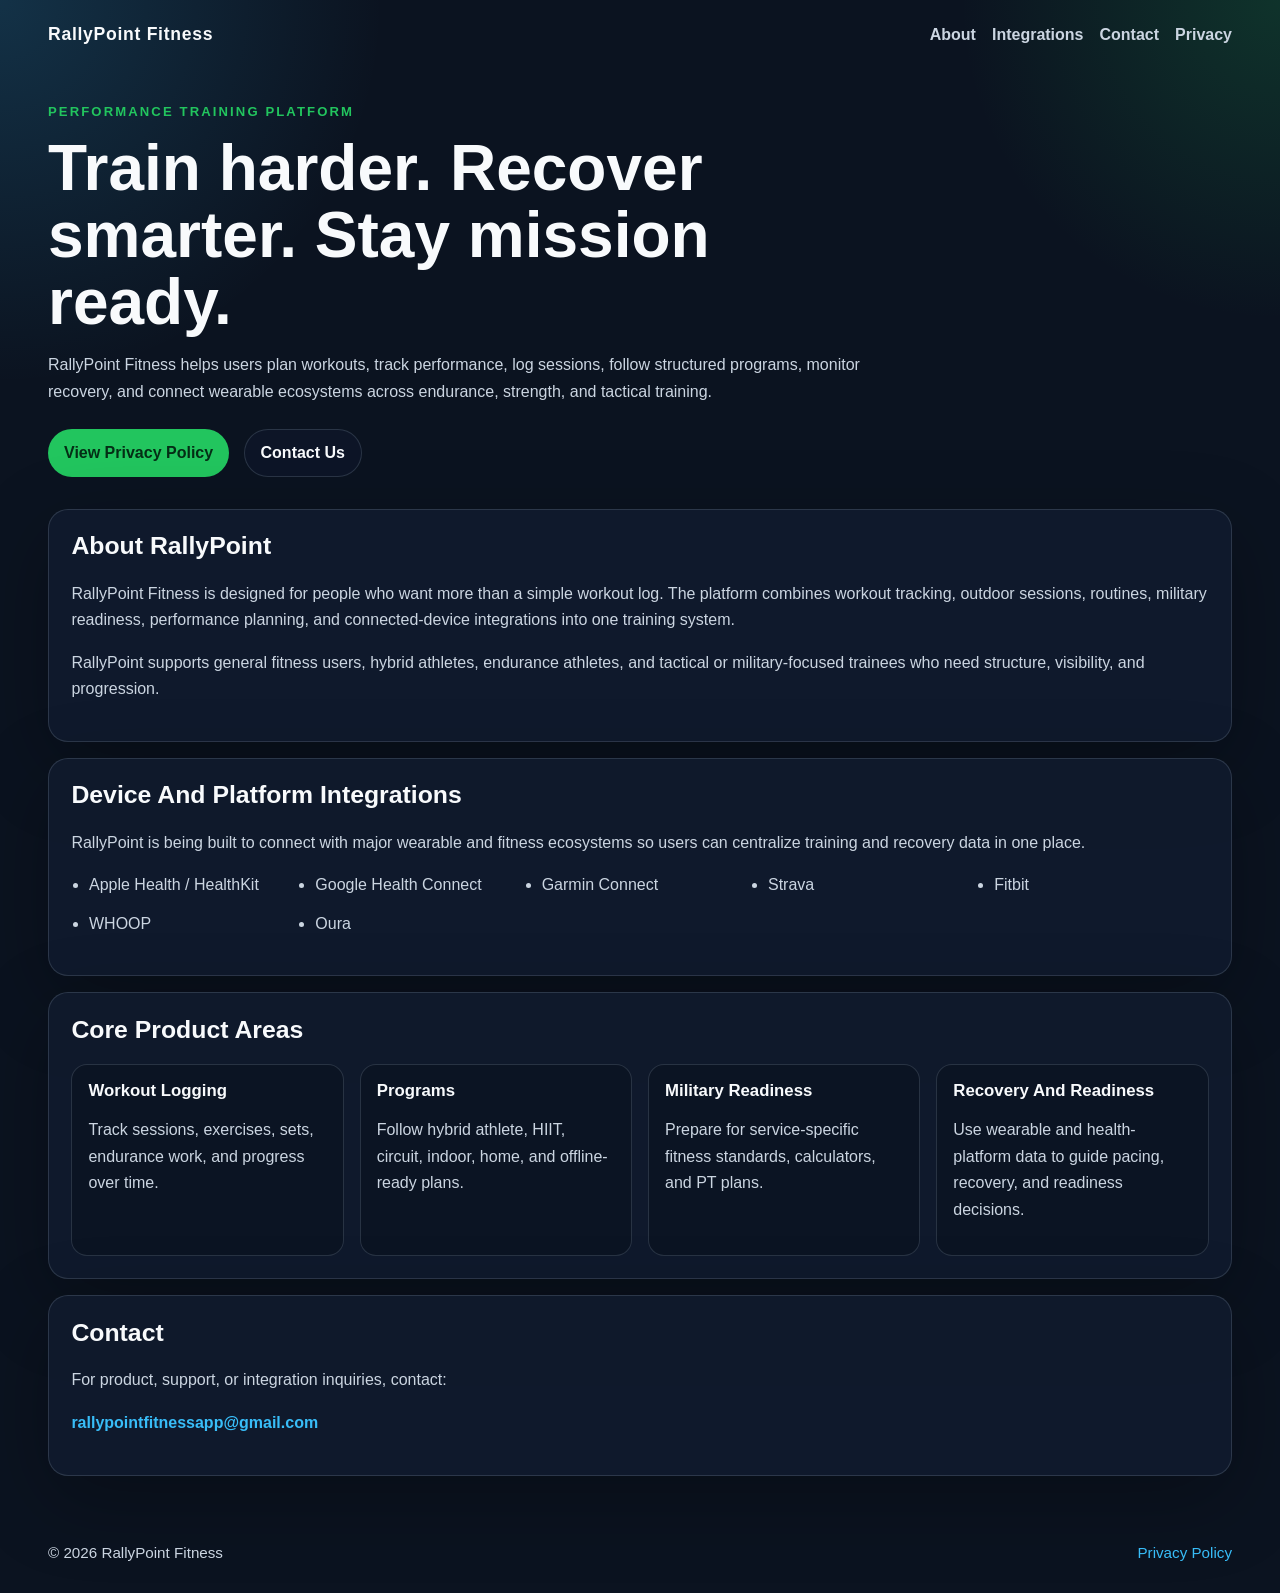
==== index.html @ d8b2dca5 "add RallyPoint marketing site and privacy policy" ====
<!DOCTYPE html>
<html lang="en">
<head>
  <meta charset="UTF-8">
  <meta name="viewport" content="width=device-width, initial-scale=1.0">
  <title>RallyPoint Fitness</title>
  <meta
    name="description"
    content="RallyPoint Fitness is a performance training app for workouts, endurance, military readiness, recovery, and connected health data."
  >
  <link rel="stylesheet" href="styles.css">
</head>
<body>
  <header class="hero">
    <nav class="nav">
      <div class="brand">RallyPoint Fitness</div>
      <div class="nav-links">
        <a href="#about">About</a>
        <a href="#integrations">Integrations</a>
        <a href="#contact">Contact</a>
        <a href="privacy.html">Privacy</a>
      </div>
    </nav>

    <section class="hero-content">
      <p class="eyebrow">Performance Training Platform</p>
      <h1>Train harder. Recover smarter. Stay mission ready.</h1>
      <p class="hero-copy">
        RallyPoint Fitness helps users plan workouts, track performance, log sessions,
        follow structured programs, monitor recovery, and connect wearable ecosystems
        across endurance, strength, and tactical training.
      </p>
      <div class="hero-actions">
        <a class="button button-primary" href="privacy.html">View Privacy Policy</a>
        <a class="button button-secondary" href="mailto:rallypointfitnessapp@gmail.com">Contact Us</a>
      </div>
    </section>
  </header>

  <main class="content">
    <section id="about" class="panel">
      <h2>About RallyPoint</h2>
      <p>
        RallyPoint Fitness is designed for people who want more than a simple workout log.
        The platform combines workout tracking, outdoor sessions, routines, military readiness,
        performance planning, and connected-device integrations into one training system.
      </p>
      <p>
        RallyPoint supports general fitness users, hybrid athletes, endurance athletes, and
        tactical or military-focused trainees who need structure, visibility, and progression.
      </p>
    </section>

    <section id="integrations" class="panel">
      <h2>Device And Platform Integrations</h2>
      <p>
        RallyPoint is being built to connect with major wearable and fitness ecosystems so users
        can centralize training and recovery data in one place.
      </p>
      <ul class="grid-list">
        <li>Apple Health / HealthKit</li>
        <li>Google Health Connect</li>
        <li>Garmin Connect</li>
        <li>Strava</li>
        <li>Fitbit</li>
        <li>WHOOP</li>
        <li>Oura</li>
      </ul>
    </section>

    <section class="panel">
      <h2>Core Product Areas</h2>
      <div class="feature-grid">
        <article>
          <h3>Workout Logging</h3>
          <p>Track sessions, exercises, sets, endurance work, and progress over time.</p>
        </article>
        <article>
          <h3>Programs</h3>
          <p>Follow hybrid athlete, HIIT, circuit, indoor, home, and offline-ready plans.</p>
        </article>
        <article>
          <h3>Military Readiness</h3>
          <p>Prepare for service-specific fitness standards, calculators, and PT plans.</p>
        </article>
        <article>
          <h3>Recovery And Readiness</h3>
          <p>Use wearable and health-platform data to guide pacing, recovery, and readiness decisions.</p>
        </article>
      </div>
    </section>

    <section id="contact" class="panel">
      <h2>Contact</h2>
      <p>
        For product, support, or integration inquiries, contact:
      </p>
      <p class="contact-line">
        <a href="mailto:rallypointfitnessapp@gmail.com">rallypointfitnessapp@gmail.com</a>
      </p>
    </section>
  </main>

  <footer class="footer">
    <span>© 2026 RallyPoint Fitness</span>
    <a href="privacy.html">Privacy Policy</a>
  </footer>
</body>
</html>
---- styles.css ----
:root {
  --bg: #0b1320;
  --bg-soft: #111b2e;
  --panel: rgba(17, 27, 46, 0.88);
  --line: rgba(148, 163, 184, 0.22);
  --text: #f8fafc;
  --muted: #cbd5e1;
  --accent: #22c55e;
  --accent-2: #38bdf8;
  --danger: #ef4444;
  --shadow: 0 24px 80px rgba(0, 0, 0, 0.28);
}

* {
  box-sizing: border-box;
}

html, body {
  margin: 0;
  padding: 0;
  background:
    radial-gradient(circle at top left, rgba(56, 189, 248, 0.18), transparent 24rem),
    radial-gradient(circle at top right, rgba(34, 197, 94, 0.18), transparent 20rem),
    var(--bg);
  color: var(--text);
  font-family: "Segoe UI", "Helvetica Neue", sans-serif;
}

a {
  color: var(--accent-2);
  text-decoration: none;
}

a:hover {
  text-decoration: underline;
}

.hero,
.subhero {
  padding: 1.5rem clamp(1rem, 4vw, 3rem) 2rem;
}

.nav {
  display: flex;
  align-items: center;
  justify-content: space-between;
  gap: 1rem;
  margin-bottom: 3.5rem;
}

.brand {
  font-size: 1.1rem;
  font-weight: 800;
  letter-spacing: 0.04em;
}

.nav-links {
  display: flex;
  flex-wrap: wrap;
  gap: 1rem;
}

.nav-links a {
  color: var(--muted);
  font-weight: 600;
}

.hero-content {
  max-width: 52rem;
}

.hero-content.compact {
  max-width: 44rem;
}

.eyebrow {
  color: var(--accent);
  font-size: 0.82rem;
  font-weight: 800;
  letter-spacing: 0.16em;
  text-transform: uppercase;
  margin: 0 0 0.75rem;
}

h1 {
  font-size: clamp(2.2rem, 5vw, 4.4rem);
  line-height: 1.05;
  margin: 0 0 1rem;
}

h2 {
  margin-top: 0;
  font-size: 1.55rem;
}

h3 {
  margin-top: 0;
  margin-bottom: 0.5rem;
  font-size: 1.05rem;
}

.hero-copy,
p,
li {
  color: var(--muted);
  line-height: 1.65;
  font-size: 1rem;
}

.hero-actions {
  display: flex;
  flex-wrap: wrap;
  gap: 0.9rem;
  margin-top: 1.5rem;
}

.button {
  display: inline-flex;
  align-items: center;
  justify-content: center;
  min-height: 3rem;
  padding: 0 1rem;
  border-radius: 999px;
  font-weight: 800;
}

.button-primary {
  background: var(--accent);
  color: #052e16;
}

.button-secondary {
  border: 1px solid var(--line);
  background: rgba(15, 23, 42, 0.72);
  color: var(--text);
}

.content {
  display: grid;
  gap: 1rem;
  padding: 0 clamp(1rem, 4vw, 3rem) 3rem;
}

.panel {
  border: 1px solid var(--line);
  border-radius: 1.25rem;
  background: var(--panel);
  box-shadow: var(--shadow);
  padding: 1.4rem;
}

.grid-list {
  display: grid;
  grid-template-columns: repeat(auto-fit, minmax(12rem, 1fr));
  gap: 0.75rem;
  padding-left: 1.1rem;
}

.feature-grid {
  display: grid;
  grid-template-columns: repeat(auto-fit, minmax(14rem, 1fr));
  gap: 1rem;
}

.feature-grid article {
  border: 1px solid var(--line);
  border-radius: 1rem;
  background: rgba(10, 18, 32, 0.72);
  padding: 1rem;
}

.policy-list {
  padding-left: 1.1rem;
  margin: 0;
}

.contact-line {
  font-weight: 700;
}

.footer {
  display: flex;
  align-items: center;
  justify-content: space-between;
  gap: 1rem;
  padding: 1.25rem clamp(1rem, 4vw, 3rem) 2rem;
  color: var(--muted);
  font-size: 0.95rem;
}

@media (max-width: 720px) {
  .nav,
  .footer {
    flex-direction: column;
    align-items: flex-start;
  }

  .hero,
  .subhero {
    padding-bottom: 1.25rem;
  }
}
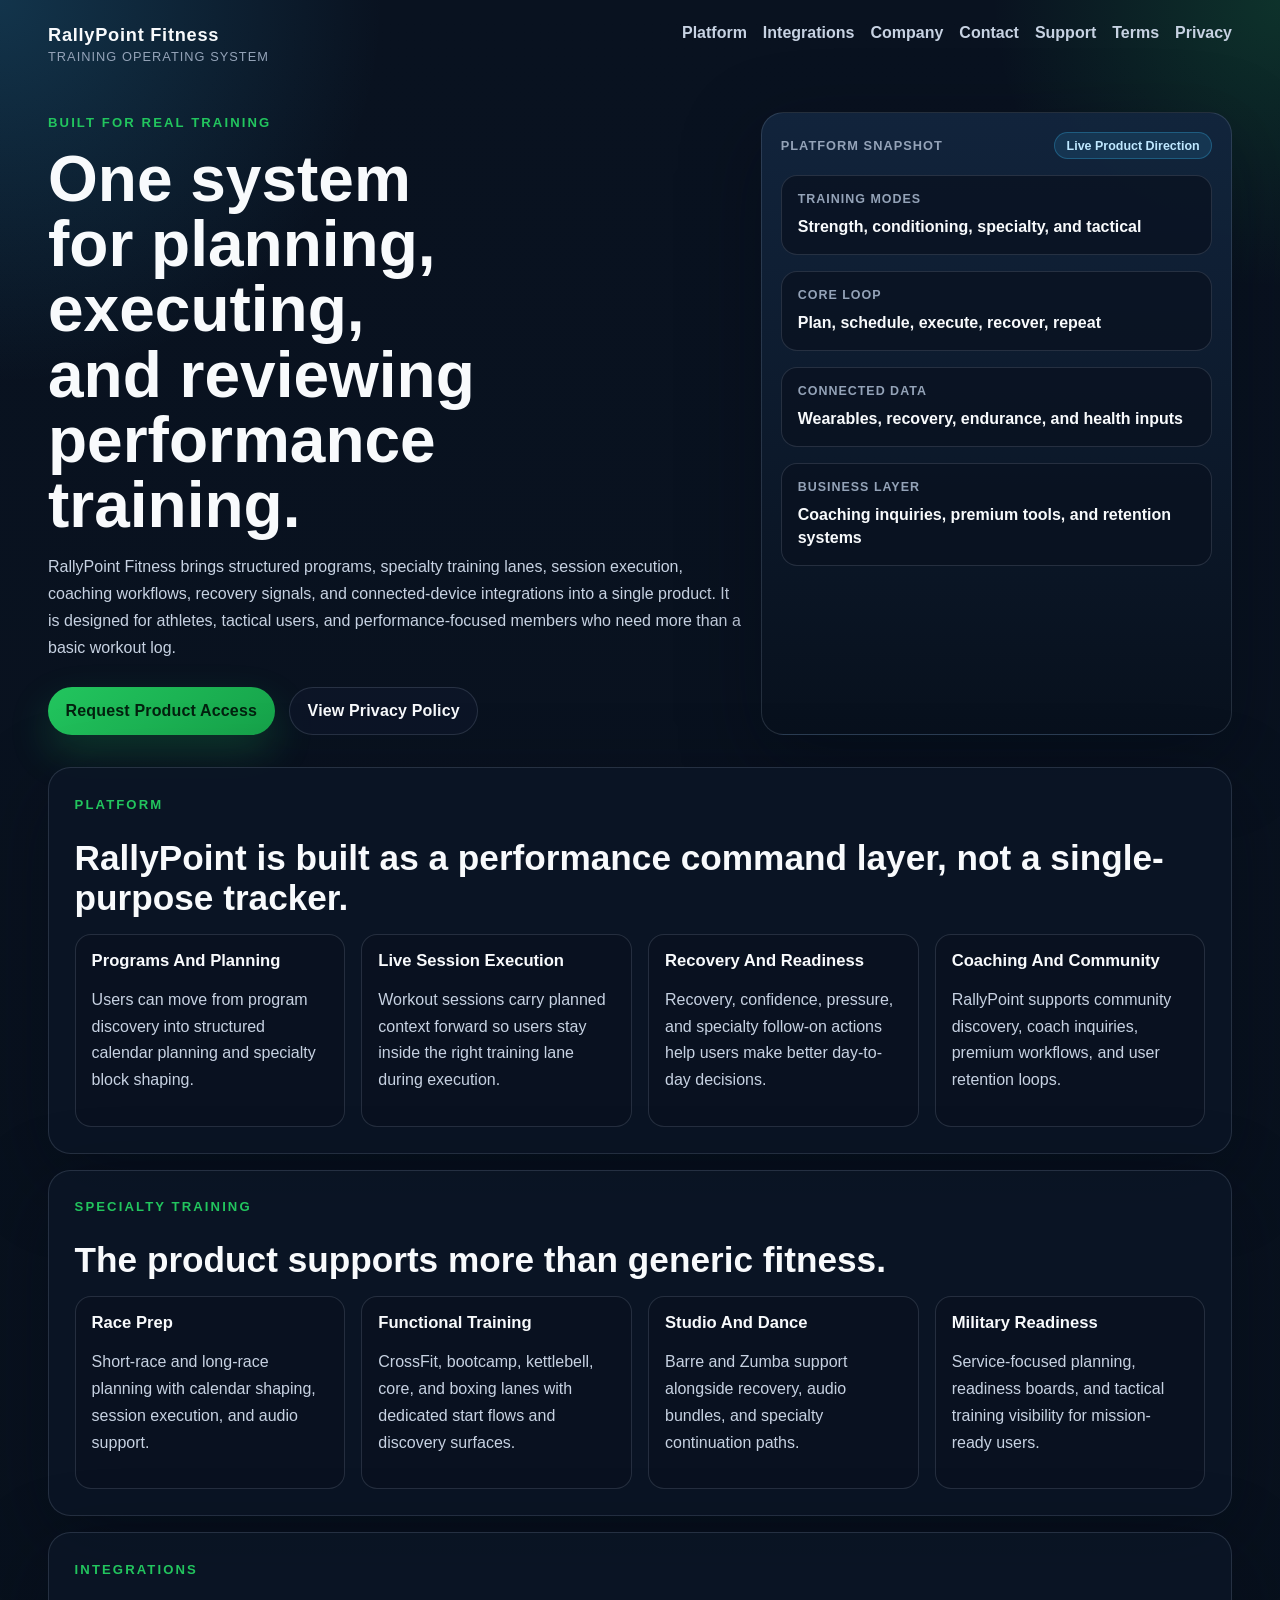
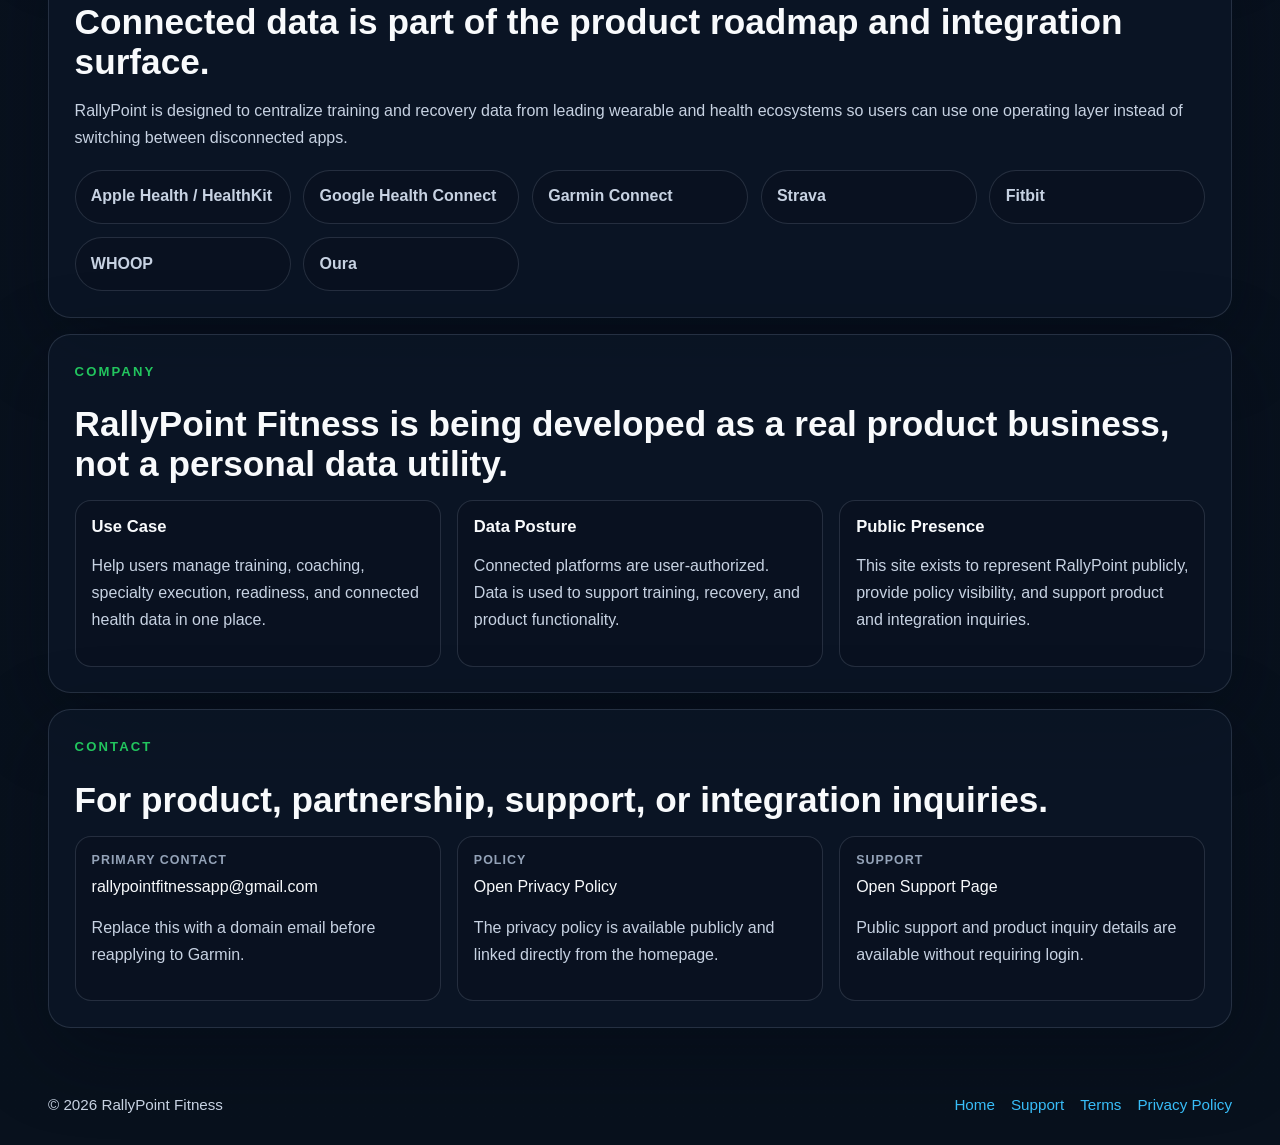
==== commit fc441db8: "build public business site surfaces" ====
--- a/index.html
+++ b/index.html
@@ -3,61 +3,135 @@
 <head>
   <meta charset="UTF-8">
   <meta name="viewport" content="width=device-width, initial-scale=1.0">
-  <title>RallyPoint Fitness</title>
+  <title>RallyPoint Fitness | Training Operating System</title>
   <meta
     name="description"
-    content="RallyPoint Fitness is a performance training app for workouts, endurance, military readiness, recovery, and connected health data."
+    content="RallyPoint Fitness is a training operating system for strength, endurance, tactical readiness, coaching, recovery, and connected wearable data."
   >
   <link rel="stylesheet" href="styles.css">
 </head>
 <body>
   <header class="hero">
     <nav class="nav">
-      <div class="brand">RallyPoint Fitness</div>
+      <div class="brand-block">
+        <div class="brand">RallyPoint Fitness</div>
+        <div class="brand-tag">Training Operating System</div>
+      </div>
       <div class="nav-links">
-        <a href="#about">About</a>
+        <a href="#platform">Platform</a>
         <a href="#integrations">Integrations</a>
+        <a href="#company">Company</a>
         <a href="#contact">Contact</a>
+        <a href="support.html">Support</a>
+        <a href="terms.html">Terms</a>
         <a href="privacy.html">Privacy</a>
       </div>
     </nav>
 
-    <section class="hero-content">
-      <p class="eyebrow">Performance Training Platform</p>
-      <h1>Train harder. Recover smarter. Stay mission ready.</h1>
-      <p class="hero-copy">
-        RallyPoint Fitness helps users plan workouts, track performance, log sessions,
-        follow structured programs, monitor recovery, and connect wearable ecosystems
-        across endurance, strength, and tactical training.
+    <section class="hero-shell">
+      <div class="hero-content">
+        <p class="eyebrow">Built For Real Training</p>
+        <h1>One system for planning, executing, and reviewing performance training.</h1>
+        <p class="hero-copy">
+          RallyPoint Fitness brings structured programs, specialty training lanes, session execution,
+          coaching workflows, recovery signals, and connected-device integrations into a single product.
+          It is designed for athletes, tactical users, and performance-focused members who need more than
+          a basic workout log.
+        </p>
+        <div class="hero-actions">
+          <a class="button button-primary" href="#contact">Request Product Access</a>
+          <a class="button button-secondary" href="privacy.html">View Privacy Policy</a>
+        </div>
+      </div>
+
+      <aside class="hero-board">
+        <div class="hero-board-head">
+          <span class="board-kicker">Platform Snapshot</span>
+          <span class="board-badge">Live Product Direction</span>
+        </div>
+        <div class="metric-grid">
+          <article class="metric-card">
+            <span class="metric-label">Training Modes</span>
+            <strong>Strength, conditioning, specialty, and tactical</strong>
+          </article>
+          <article class="metric-card">
+            <span class="metric-label">Core Loop</span>
+            <strong>Plan, schedule, execute, recover, repeat</strong>
+          </article>
+          <article class="metric-card">
+            <span class="metric-label">Connected Data</span>
+            <strong>Wearables, recovery, endurance, and health inputs</strong>
+          </article>
+          <article class="metric-card">
+            <span class="metric-label">Business Layer</span>
+            <strong>Coaching inquiries, premium tools, and retention systems</strong>
+          </article>
+        </div>
+      </aside>
+    </section>
+  </header>
+
+  <main class="content">
+    <section id="platform" class="panel panel-large">
+      <div class="section-head">
+        <p class="eyebrow">Platform</p>
+        <h2>RallyPoint is built as a performance command layer, not a single-purpose tracker.</h2>
+      </div>
+      <div class="feature-grid">
+        <article>
+          <h3>Programs And Planning</h3>
+          <p>Users can move from program discovery into structured calendar planning and specialty block shaping.</p>
+        </article>
+        <article>
+          <h3>Live Session Execution</h3>
+          <p>Workout sessions carry planned context forward so users stay inside the right training lane during execution.</p>
+        </article>
+        <article>
+          <h3>Recovery And Readiness</h3>
+          <p>Recovery, confidence, pressure, and specialty follow-on actions help users make better day-to-day decisions.</p>
+        </article>
+        <article>
+          <h3>Coaching And Community</h3>
+          <p>RallyPoint supports community discovery, coach inquiries, premium workflows, and user retention loops.</p>
+        </article>
+      </div>
+    </section>
+
+    <section class="panel panel-large">
+      <div class="section-head">
+        <p class="eyebrow">Specialty Training</p>
+        <h2>The product supports more than generic fitness.</h2>
+      </div>
+      <div class="lane-grid">
+        <article class="lane-card">
+          <h3>Race Prep</h3>
+          <p>Short-race and long-race planning with calendar shaping, session execution, and audio support.</p>
+        </article>
+        <article class="lane-card">
+          <h3>Functional Training</h3>
+          <p>CrossFit, bootcamp, kettlebell, core, and boxing lanes with dedicated start flows and discovery surfaces.</p>
+        </article>
+        <article class="lane-card">
+          <h3>Studio And Dance</h3>
+          <p>Barre and Zumba support alongside recovery, audio bundles, and specialty continuation paths.</p>
+        </article>
+        <article class="lane-card">
+          <h3>Military Readiness</h3>
+          <p>Service-focused planning, readiness boards, and tactical training visibility for mission-ready users.</p>
+        </article>
+      </div>
+    </section>
+
+    <section id="integrations" class="panel panel-large">
+      <div class="section-head">
+        <p class="eyebrow">Integrations</p>
+        <h2>Connected data is part of the product roadmap and integration surface.</h2>
+      </div>
+      <p class="section-copy">
+        RallyPoint is designed to centralize training and recovery data from leading wearable and health ecosystems
+        so users can use one operating layer instead of switching between disconnected apps.
       </p>
-      <div class="hero-actions">
-        <a class="button button-primary" href="privacy.html">View Privacy Policy</a>
-        <a class="button button-secondary" href="mailto:rallypointfitnessapp@gmail.com">Contact Us</a>
-      </div>
-    </section>
-  </header>
-
-  <main class="content">
-    <section id="about" class="panel">
-      <h2>About RallyPoint</h2>
-      <p>
-        RallyPoint Fitness is designed for people who want more than a simple workout log.
-        The platform combines workout tracking, outdoor sessions, routines, military readiness,
-        performance planning, and connected-device integrations into one training system.
-      </p>
-      <p>
-        RallyPoint supports general fitness users, hybrid athletes, endurance athletes, and
-        tactical or military-focused trainees who need structure, visibility, and progression.
-      </p>
-    </section>
-
-    <section id="integrations" class="panel">
-      <h2>Device And Platform Integrations</h2>
-      <p>
-        RallyPoint is being built to connect with major wearable and fitness ecosystems so users
-        can centralize training and recovery data in one place.
-      </p>
-      <ul class="grid-list">
+      <ul class="grid-list clean-list">
         <li>Apple Health / HealthKit</li>
         <li>Google Health Connect</li>
         <li>Garmin Connect</li>
@@ -68,42 +142,60 @@
       </ul>
     </section>
 
-    <section class="panel">
-      <h2>Core Product Areas</h2>
-      <div class="feature-grid">
-        <article>
-          <h3>Workout Logging</h3>
-          <p>Track sessions, exercises, sets, endurance work, and progress over time.</p>
-        </article>
-        <article>
-          <h3>Programs</h3>
-          <p>Follow hybrid athlete, HIIT, circuit, indoor, home, and offline-ready plans.</p>
-        </article>
-        <article>
-          <h3>Military Readiness</h3>
-          <p>Prepare for service-specific fitness standards, calculators, and PT plans.</p>
-        </article>
-        <article>
-          <h3>Recovery And Readiness</h3>
-          <p>Use wearable and health-platform data to guide pacing, recovery, and readiness decisions.</p>
-        </article>
-      </div>
-    </section>
-
-    <section id="contact" class="panel">
-      <h2>Contact</h2>
-      <p>
-        For product, support, or integration inquiries, contact:
-      </p>
-      <p class="contact-line">
-        <a href="mailto:rallypointfitnessapp@gmail.com">rallypointfitnessapp@gmail.com</a>
-      </p>
+    <section id="company" class="panel panel-large">
+      <div class="section-head">
+        <p class="eyebrow">Company</p>
+        <h2>RallyPoint Fitness is being developed as a real product business, not a personal data utility.</h2>
+      </div>
+      <div class="company-grid">
+        <article class="company-card">
+          <h3>Use Case</h3>
+          <p>Help users manage training, coaching, specialty execution, readiness, and connected health data in one place.</p>
+        </article>
+        <article class="company-card">
+          <h3>Data Posture</h3>
+          <p>Connected platforms are user-authorized. Data is used to support training, recovery, and product functionality.</p>
+        </article>
+        <article class="company-card">
+          <h3>Public Presence</h3>
+          <p>This site exists to represent RallyPoint publicly, provide policy visibility, and support product and integration inquiries.</p>
+        </article>
+      </div>
+    </section>
+
+    <section id="contact" class="panel panel-large">
+      <div class="section-head">
+        <p class="eyebrow">Contact</p>
+        <h2>For product, partnership, support, or integration inquiries.</h2>
+      </div>
+      <div class="contact-grid">
+        <article class="contact-card">
+          <span class="contact-label">Primary Contact</span>
+          <a class="contact-link" href="mailto:rallypointfitnessapp@gmail.com">rallypointfitnessapp@gmail.com</a>
+          <p>Replace this with a domain email before reapplying to Garmin.</p>
+        </article>
+        <article class="contact-card">
+          <span class="contact-label">Policy</span>
+          <a class="contact-link" href="privacy.html">Open Privacy Policy</a>
+          <p>The privacy policy is available publicly and linked directly from the homepage.</p>
+        </article>
+        <article class="contact-card">
+          <span class="contact-label">Support</span>
+          <a class="contact-link" href="support.html">Open Support Page</a>
+          <p>Public support and product inquiry details are available without requiring login.</p>
+        </article>
+      </div>
     </section>
   </main>
 
   <footer class="footer">
-    <span>© 2026 RallyPoint Fitness</span>
-    <a href="privacy.html">Privacy Policy</a>
+    <span>&copy; 2026 RallyPoint Fitness</span>
+    <div class="footer-links">
+      <a href="index.html">Home</a>
+      <a href="support.html">Support</a>
+      <a href="terms.html">Terms</a>
+      <a href="privacy.html">Privacy Policy</a>
+    </div>
   </footer>
 </body>
 </html>
--- a/styles.css
+++ b/styles.css
@@ -1,29 +1,34 @@
 :root {
-  --bg: #0b1320;
-  --bg-soft: #111b2e;
-  --panel: rgba(17, 27, 46, 0.88);
-  --line: rgba(148, 163, 184, 0.22);
+  --bg: #08111d;
+  --bg-soft: #0e1c2f;
+  --bg-strong: #12253d;
+  --panel: rgba(11, 22, 38, 0.86);
+  --panel-strong: rgba(16, 31, 52, 0.94);
+  --line: rgba(148, 163, 184, 0.2);
   --text: #f8fafc;
-  --muted: #cbd5e1;
+  --muted: #c7d2e2;
+  --soft: #94a3b8;
   --accent: #22c55e;
   --accent-2: #38bdf8;
-  --danger: #ef4444;
-  --shadow: 0 24px 80px rgba(0, 0, 0, 0.28);
+  --accent-3: #f59e0b;
+  --shadow: 0 24px 80px rgba(1, 7, 18, 0.38);
 }
 
 * {
   box-sizing: border-box;
 }
 
-html, body {
+html,
+body {
   margin: 0;
   padding: 0;
+  min-height: 100%;
   background:
-    radial-gradient(circle at top left, rgba(56, 189, 248, 0.18), transparent 24rem),
-    radial-gradient(circle at top right, rgba(34, 197, 94, 0.18), transparent 20rem),
-    var(--bg);
+    radial-gradient(circle at top left, rgba(56, 189, 248, 0.2), transparent 24rem),
+    radial-gradient(circle at top right, rgba(34, 197, 94, 0.18), transparent 18rem),
+    linear-gradient(180deg, #091220 0%, #08111d 100%);
   color: var(--text);
-  font-family: "Segoe UI", "Helvetica Neue", sans-serif;
+  font-family: "Segoe UI", "Helvetica Neue", Arial, sans-serif;
 }
 
 a {
@@ -42,16 +47,28 @@
 
 .nav {
   display: flex;
-  align-items: center;
+  align-items: flex-start;
   justify-content: space-between;
   gap: 1rem;
-  margin-bottom: 3.5rem;
+  margin-bottom: 3rem;
+}
+
+.brand-block {
+  display: grid;
+  gap: 0.18rem;
 }
 
 .brand {
-  font-size: 1.1rem;
+  font-size: 1.14rem;
   font-weight: 800;
   letter-spacing: 0.04em;
+}
+
+.brand-tag {
+  color: var(--soft);
+  font-size: 0.8rem;
+  letter-spacing: 0.08em;
+  text-transform: uppercase;
 }
 
 .nav-links {
@@ -62,11 +79,18 @@
 
 .nav-links a {
   color: var(--muted);
-  font-weight: 600;
+  font-weight: 700;
+}
+
+.hero-shell {
+  display: grid;
+  grid-template-columns: minmax(0, 1.25fr) minmax(18rem, 0.85fr);
+  gap: 1.2rem;
+  align-items: stretch;
 }
 
 .hero-content {
-  max-width: 52rem;
+  max-width: 56rem;
 }
 
 .hero-content.compact {
@@ -79,31 +103,32 @@
   font-weight: 800;
   letter-spacing: 0.16em;
   text-transform: uppercase;
-  margin: 0 0 0.75rem;
+  margin: 0 0 0.8rem;
 }
 
 h1 {
-  font-size: clamp(2.2rem, 5vw, 4.4rem);
-  line-height: 1.05;
+  font-size: clamp(2.4rem, 5vw, 4.8rem);
+  line-height: 1.02;
   margin: 0 0 1rem;
+  max-width: 12ch;
 }
 
 h2 {
-  margin-top: 0;
-  font-size: 1.55rem;
+  margin: 0;
+  font-size: clamp(1.5rem, 3vw, 2.2rem);
 }
 
 h3 {
   margin-top: 0;
-  margin-bottom: 0.5rem;
-  font-size: 1.05rem;
+  margin-bottom: 0.55rem;
+  font-size: 1.04rem;
 }
 
 .hero-copy,
 p,
 li {
   color: var(--muted);
-  line-height: 1.65;
+  line-height: 1.68;
   font-size: 1rem;
 }
 
@@ -111,7 +136,7 @@
   display: flex;
   flex-wrap: wrap;
   gap: 0.9rem;
-  margin-top: 1.5rem;
+  margin-top: 1.6rem;
 }
 
 .button {
@@ -119,14 +144,16 @@
   align-items: center;
   justify-content: center;
   min-height: 3rem;
-  padding: 0 1rem;
+  padding: 0 1.1rem;
   border-radius: 999px;
   font-weight: 800;
+  letter-spacing: 0.01em;
 }
 
 .button-primary {
-  background: var(--accent);
-  color: #052e16;
+  background: linear-gradient(135deg, var(--accent) 0%, #16a34a 100%);
+  color: #03210f;
+  box-shadow: 0 18px 40px rgba(34, 197, 94, 0.22);
 }
 
 .button-secondary {
@@ -135,38 +162,139 @@
   color: var(--text);
 }
 
-.content {
-  display: grid;
-  gap: 1rem;
-  padding: 0 clamp(1rem, 4vw, 3rem) 3rem;
-}
-
+.hero-board,
 .panel {
   border: 1px solid var(--line);
-  border-radius: 1.25rem;
+  border-radius: 1.4rem;
   background: var(--panel);
   box-shadow: var(--shadow);
-  padding: 1.4rem;
-}
-
-.grid-list {
-  display: grid;
-  grid-template-columns: repeat(auto-fit, minmax(12rem, 1fr));
+}
+
+.hero-board {
+  padding: 1.2rem;
+  background:
+    linear-gradient(180deg, rgba(18, 37, 61, 0.96), rgba(8, 17, 29, 0.96));
+}
+
+.hero-board-head {
+  display: flex;
+  justify-content: space-between;
   gap: 0.75rem;
-  padding-left: 1.1rem;
-}
-
-.feature-grid {
-  display: grid;
-  grid-template-columns: repeat(auto-fit, minmax(14rem, 1fr));
-  gap: 1rem;
-}
-
-.feature-grid article {
+  align-items: center;
+  margin-bottom: 1rem;
+}
+
+.board-kicker {
+  color: var(--soft);
+  font-size: 0.8rem;
+  font-weight: 700;
+  letter-spacing: 0.08em;
+  text-transform: uppercase;
+}
+
+.board-badge {
+  border: 1px solid rgba(56, 189, 248, 0.28);
+  border-radius: 999px;
+  padding: 0.35rem 0.7rem;
+  color: #bfe8ff;
+  font-size: 0.78rem;
+  font-weight: 800;
+  background: rgba(56, 189, 248, 0.12);
+}
+
+.metric-grid,
+.feature-grid,
+.lane-grid,
+.company-grid,
+.contact-grid {
+  display: grid;
+  gap: 1rem;
+}
+
+.metric-grid {
+  grid-template-columns: 1fr;
+}
+
+.metric-card,
+.feature-grid article,
+.lane-card,
+.company-card,
+.contact-card {
   border: 1px solid var(--line);
   border-radius: 1rem;
-  background: rgba(10, 18, 32, 0.72);
+  background: rgba(10, 18, 32, 0.76);
   padding: 1rem;
+}
+
+.metric-label,
+.contact-label {
+  display: block;
+  color: var(--soft);
+  font-size: 0.78rem;
+  font-weight: 800;
+  letter-spacing: 0.08em;
+  text-transform: uppercase;
+  margin-bottom: 0.55rem;
+}
+
+.metric-card strong,
+.contact-link {
+  color: var(--text);
+  font-size: 1rem;
+  line-height: 1.45;
+}
+
+.content {
+  display: grid;
+  gap: 1rem;
+  padding: 0 clamp(1rem, 4vw, 3rem) 3rem;
+}
+
+.panel {
+  padding: 1.5rem;
+}
+
+.panel-large {
+  padding: 1.6rem;
+}
+
+.section-head {
+  display: grid;
+  gap: 0.55rem;
+  margin-bottom: 1rem;
+}
+
+.section-copy {
+  margin-top: 0;
+  margin-bottom: 1.1rem;
+}
+
+.feature-grid,
+.lane-grid,
+.company-grid,
+.contact-grid {
+  grid-template-columns: repeat(auto-fit, minmax(15rem, 1fr));
+}
+
+.grid-list {
+  display: grid;
+  grid-template-columns: repeat(auto-fit, minmax(12rem, 1fr));
+  gap: 0.8rem;
+  padding-left: 1.1rem;
+}
+
+.clean-list {
+  list-style: none;
+  padding-left: 0;
+  margin: 0;
+}
+
+.clean-list li {
+  border: 1px solid var(--line);
+  border-radius: 999px;
+  padding: 0.8rem 0.95rem;
+  background: rgba(10, 18, 32, 0.76);
+  font-weight: 700;
 }
 
 .policy-list {
@@ -186,6 +314,18 @@
   padding: 1.25rem clamp(1rem, 4vw, 3rem) 2rem;
   color: var(--muted);
   font-size: 0.95rem;
+}
+
+.footer-links {
+  display: flex;
+  gap: 1rem;
+  flex-wrap: wrap;
+}
+
+@media (max-width: 900px) {
+  .hero-shell {
+    grid-template-columns: 1fr;
+  }
 }
 
 @media (max-width: 720px) {
@@ -197,6 +337,10 @@
 
   .hero,
   .subhero {
-    padding-bottom: 1.25rem;
+    padding-bottom: 1.2rem;
   }
-}
+
+  h1 {
+    max-width: none;
+  }
+}
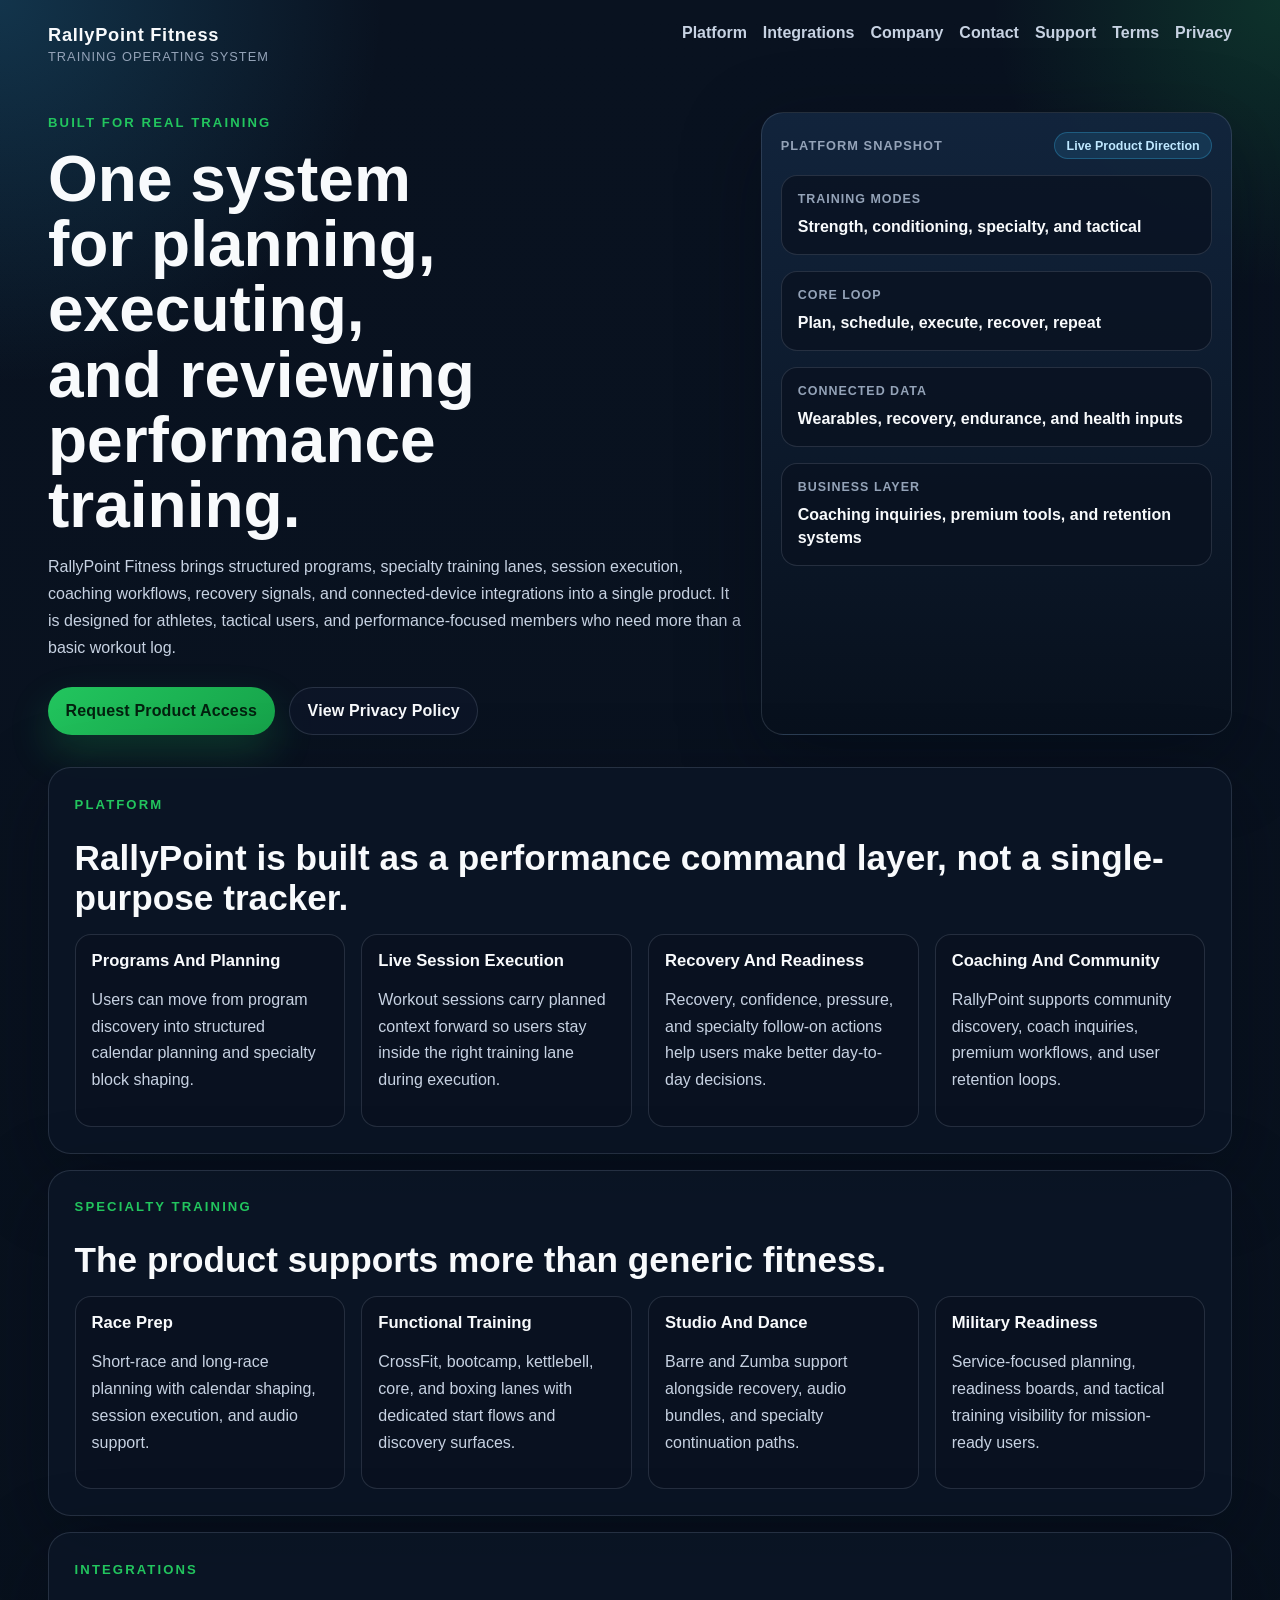
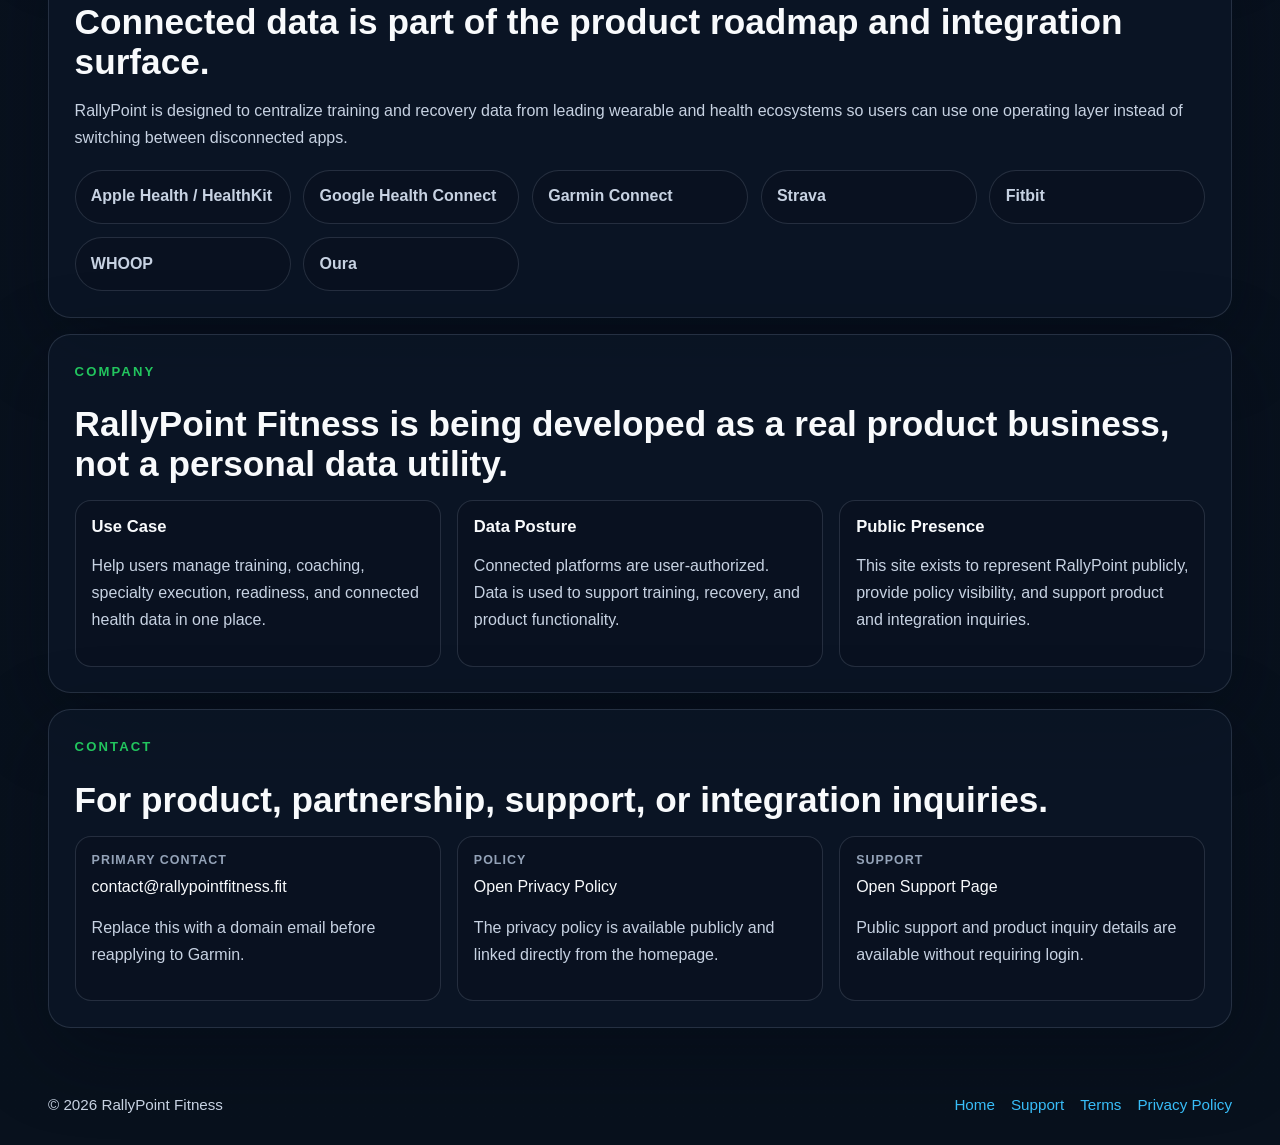
==== commit fc9fcf04: "use domain contact email on public site" ====
--- a/index.html
+++ b/index.html
@@ -171,7 +171,7 @@
       <div class="contact-grid">
         <article class="contact-card">
           <span class="contact-label">Primary Contact</span>
-          <a class="contact-link" href="mailto:rallypointfitnessapp@gmail.com">rallypointfitnessapp@gmail.com</a>
+          <a class="contact-link" href="mailto:contact@rallypointfitness.fit">contact@rallypointfitness.fit</a>
           <p>Replace this with a domain email before reapplying to Garmin.</p>
         </article>
         <article class="contact-card">
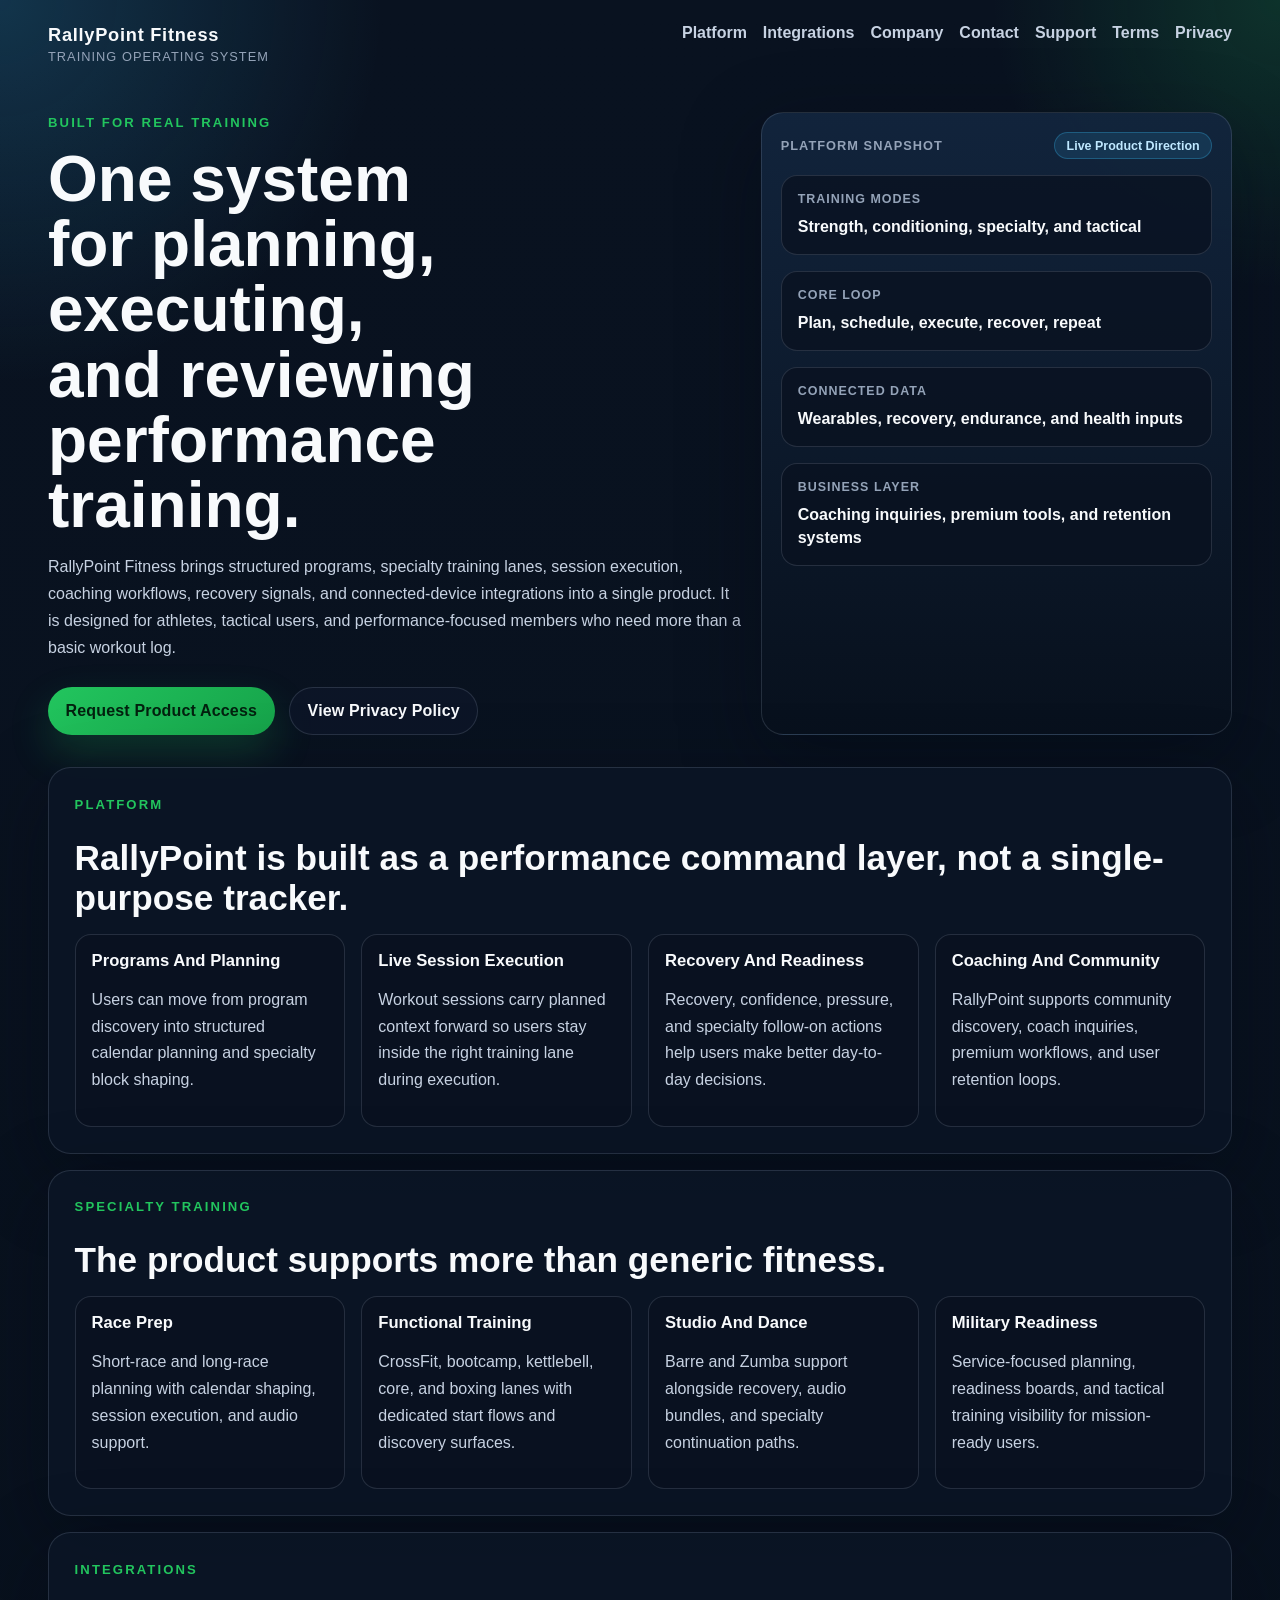
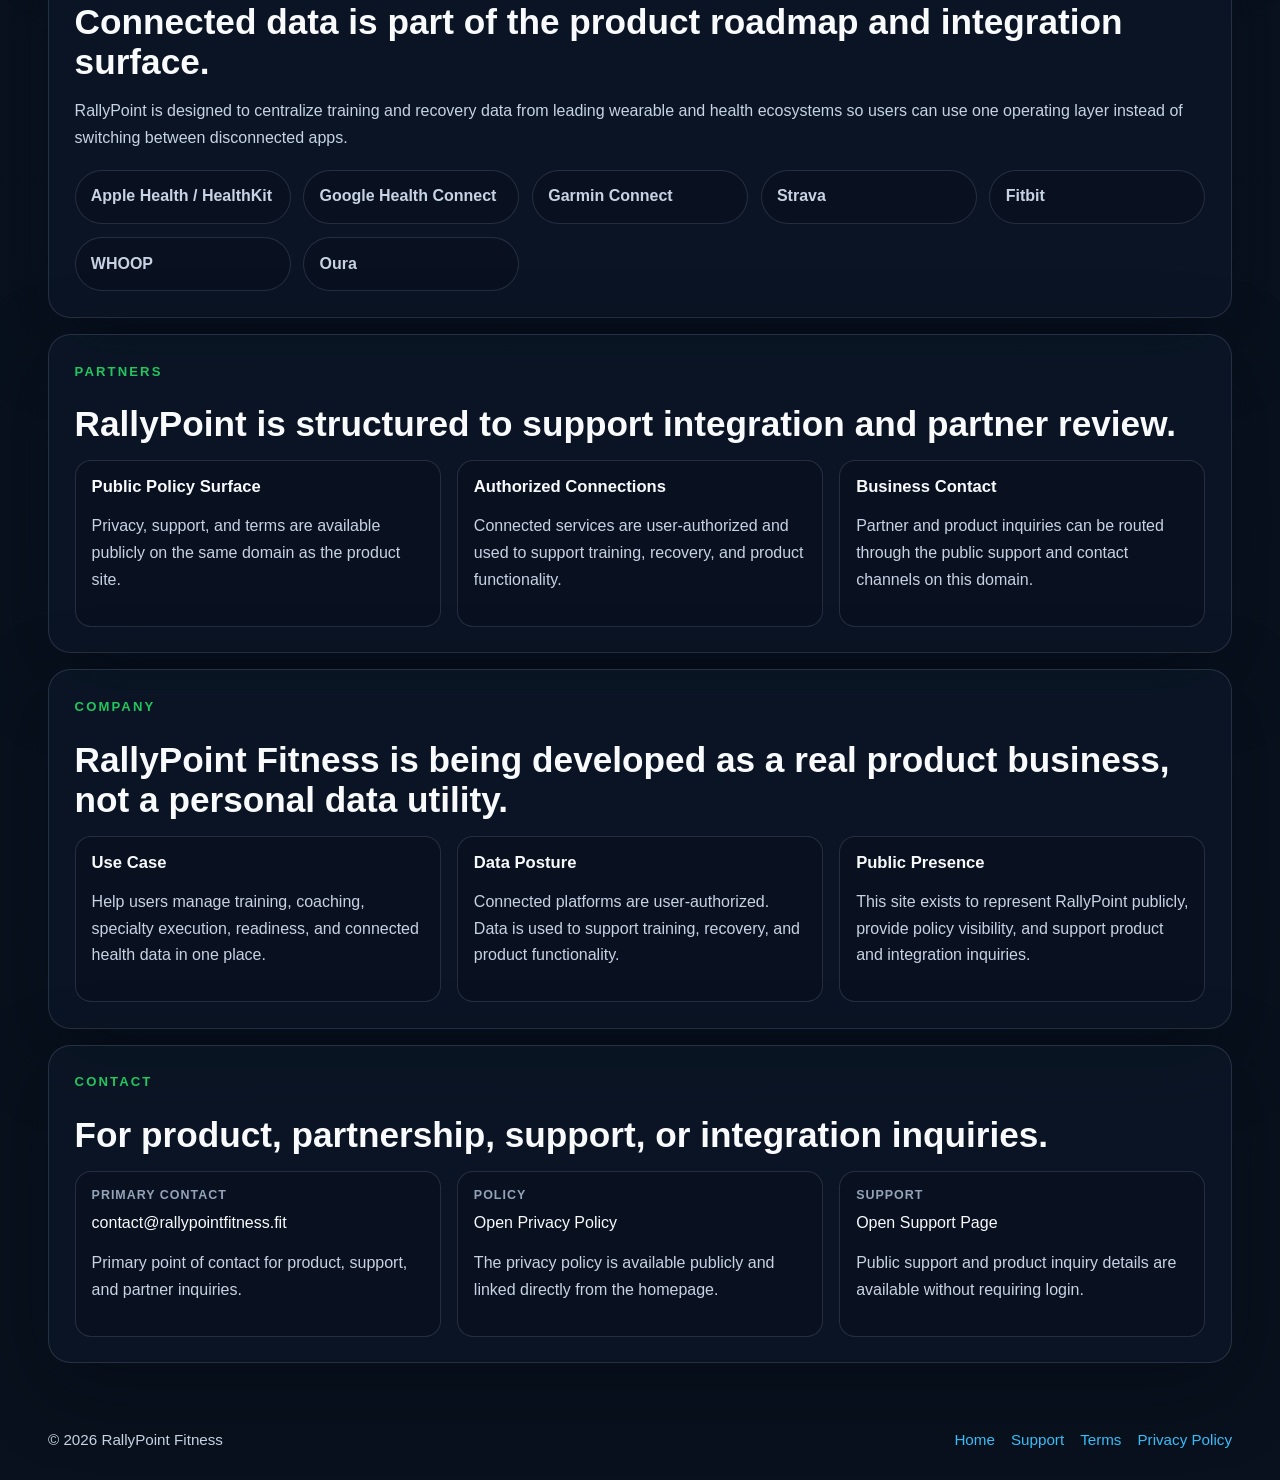
==== commit c9254a0a: "polish public site credibility copy" ====
--- a/index.html
+++ b/index.html
@@ -142,6 +142,27 @@
       </ul>
     </section>
 
+    <section class="panel panel-large">
+      <div class="section-head">
+        <p class="eyebrow">Partners</p>
+        <h2>RallyPoint is structured to support integration and partner review.</h2>
+      </div>
+      <div class="company-grid">
+        <article class="company-card">
+          <h3>Public Policy Surface</h3>
+          <p>Privacy, support, and terms are available publicly on the same domain as the product site.</p>
+        </article>
+        <article class="company-card">
+          <h3>Authorized Connections</h3>
+          <p>Connected services are user-authorized and used to support training, recovery, and product functionality.</p>
+        </article>
+        <article class="company-card">
+          <h3>Business Contact</h3>
+          <p>Partner and product inquiries can be routed through the public support and contact channels on this domain.</p>
+        </article>
+      </div>
+    </section>
+
     <section id="company" class="panel panel-large">
       <div class="section-head">
         <p class="eyebrow">Company</p>
@@ -172,7 +193,7 @@
         <article class="contact-card">
           <span class="contact-label">Primary Contact</span>
           <a class="contact-link" href="mailto:contact@rallypointfitness.fit">contact@rallypointfitness.fit</a>
-          <p>Replace this with a domain email before reapplying to Garmin.</p>
+          <p>Primary point of contact for product, support, and partner inquiries.</p>
         </article>
         <article class="contact-card">
           <span class="contact-label">Policy</span>
